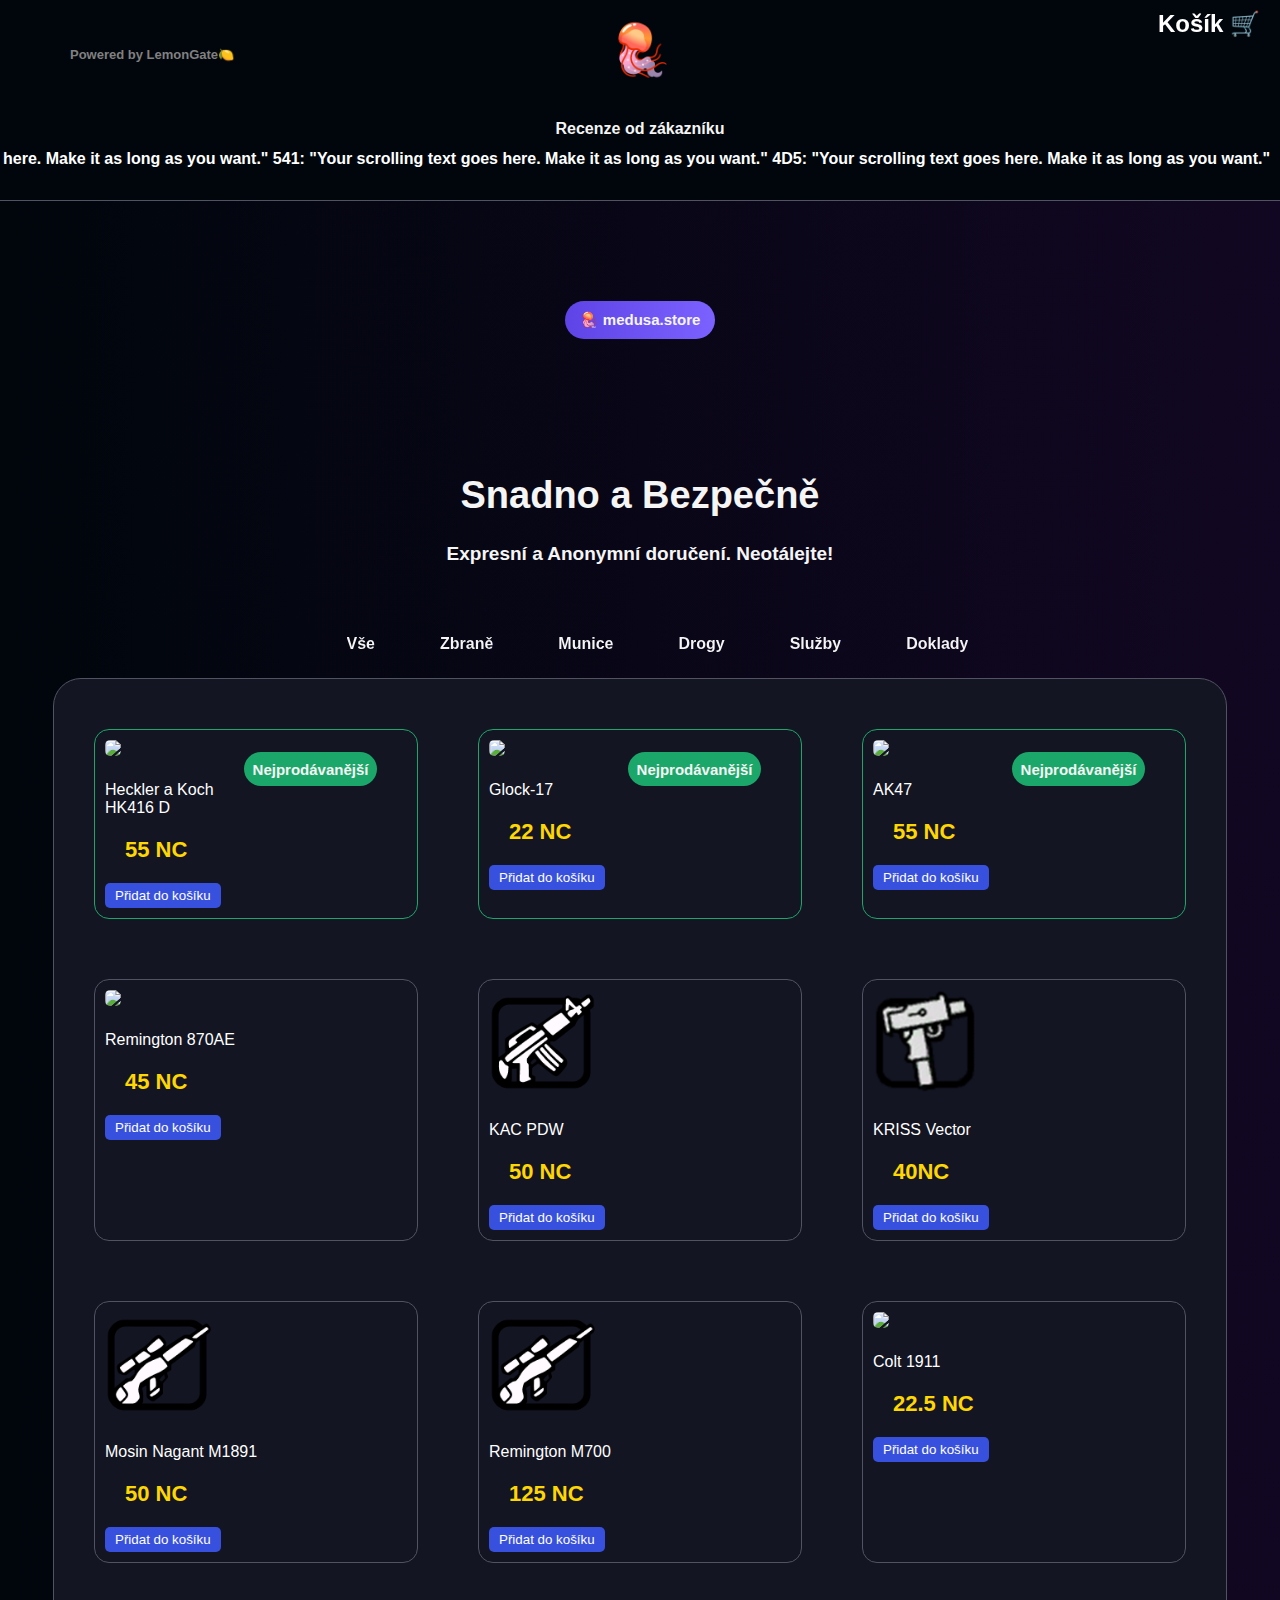
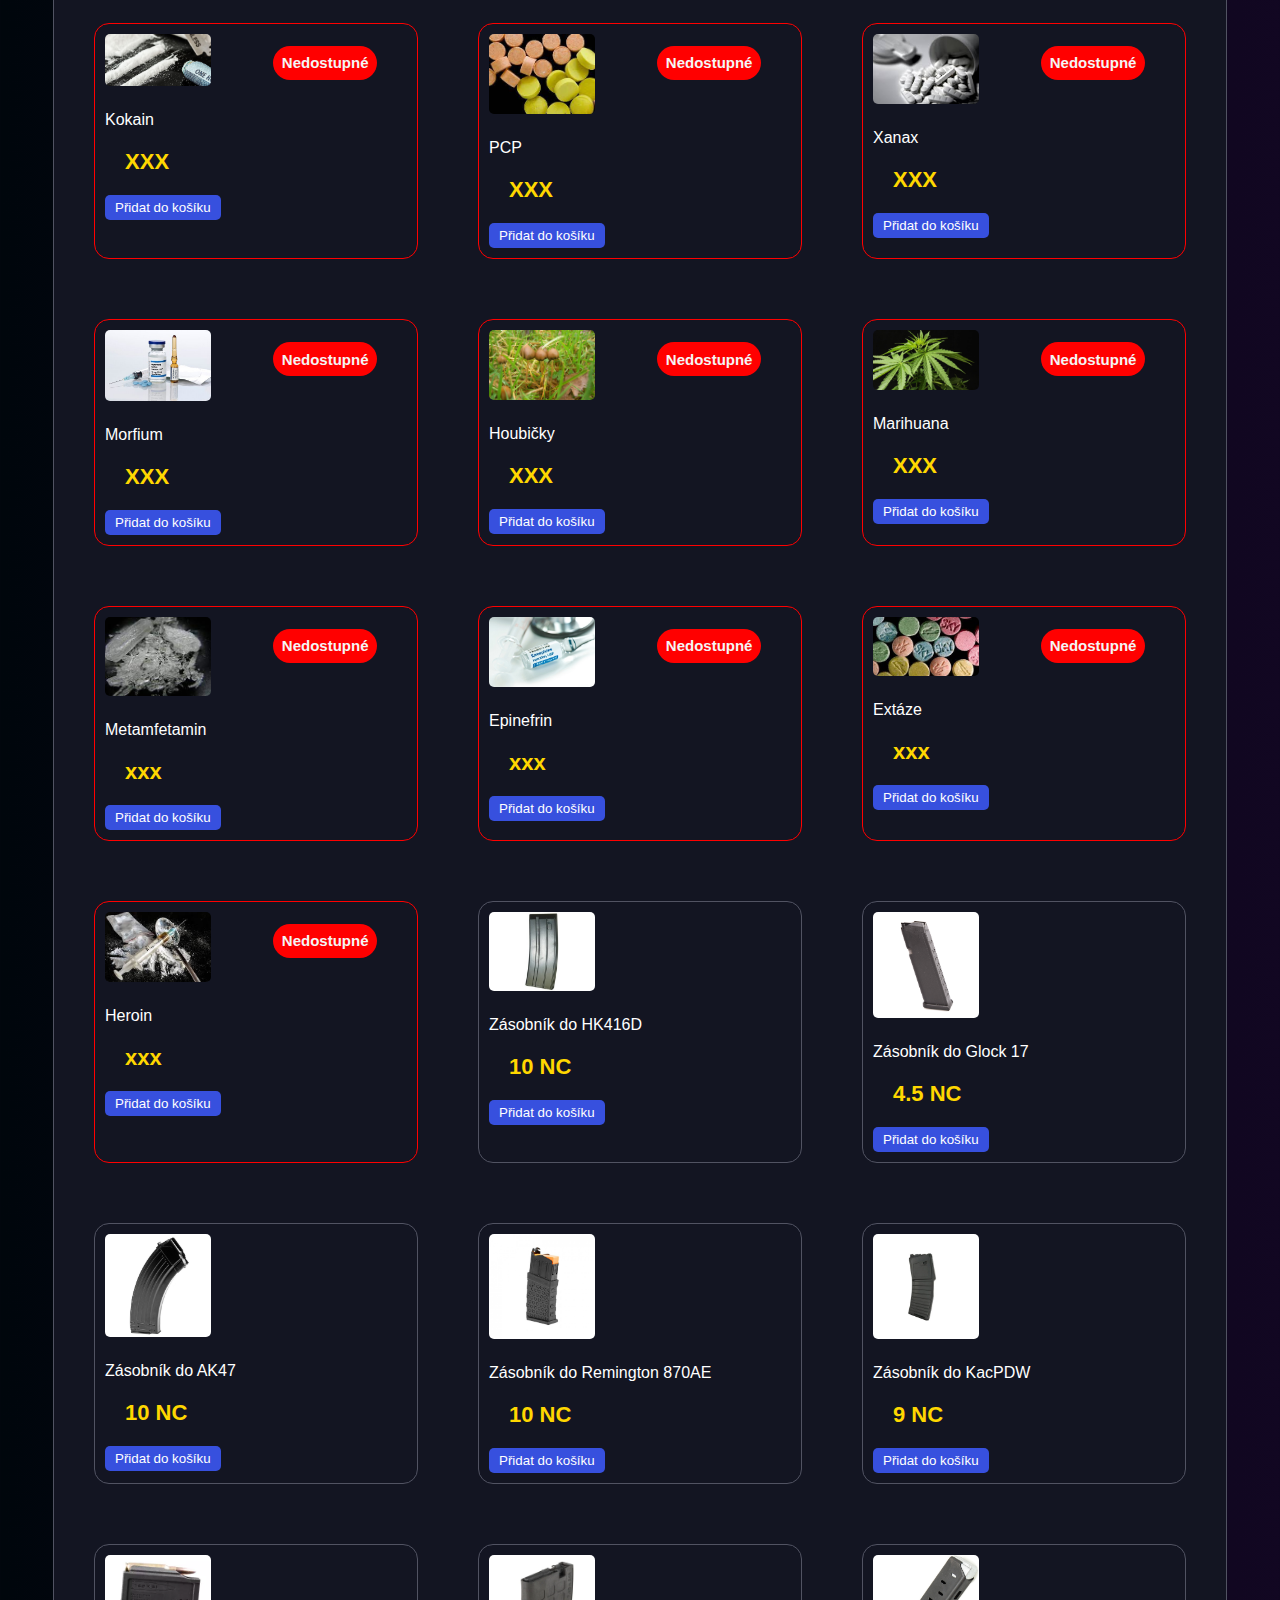
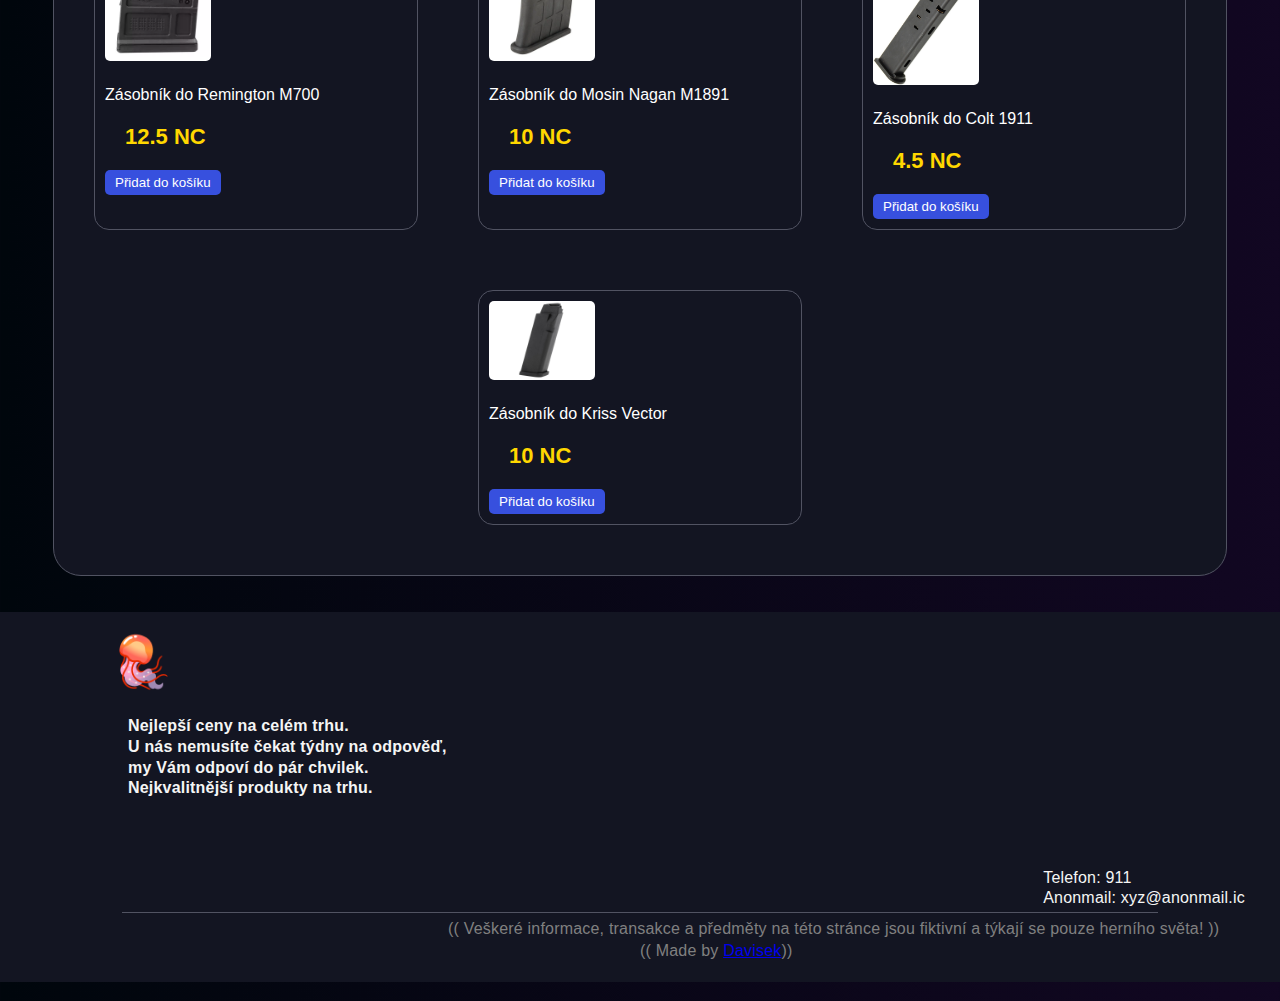
==== index.html @ 638962b6 "Rename main.html to index.html" ====
<!--celá stránka je napsaná přes uživatele "davis2115"-->
<!DOCTYPE html>
<html lang="en">
<head>
    <meta charset="UTF-8">
    <meta name="viewport" content="width=device-width, initial-scale=1.0">
    <link rel="stylesheet" href="styles.css">
    <link rel="stylesheet" href="https://fonts.googleapis.com/css2?family=Poppins:wght@500;700&display=swap">

    <script defer src="script.js"></script>
    <title>Product Shop</title>
</head>
<body>
    <div class="container">
        <div class="header">
            <a href="https://artic.leosight.cz/lemongate.ic/" class="powered-by" style="text-decoration: none;"><b>Powered by LemonGate🍋</b></a>
            <p class="logo"><b>🪼</b></p>
        </div>
        <div class="scrolling-bar-header">
            <b>Recenze od zákazníku</b>
            <br>
        </div>
        <div class="scrolling-bar">
            <div class="scrolling-text">
                <!--ANIMOVANEJ TEXT-->
                <b>D6F: " Your scrolling text goes here. Make it as long as you want." </b>
                <b>541: "Your scrolling text goes here. Make it as long as you want."</b>
                <b>4D5: "Your scrolling text goes here. Make it as long as you want."</b>
            </div>
        </div>
        <div class="underheader"></div>
        <div class="medusa-store">
            <span><b>🪼 medusa.store</b></span>
        </div>
        <div class="slogan">
            <h1><b>Snadno a Bezpečně</b></h1>
            <h4>Expresní a Anonymní doručení. Neotálejte!</h4>
        </div>
        <div class="category-selection">
            <div class="category-option" data-category="all" onclick="selectCategory('all')"><b>Vše</b></div>
            <div class="category-option" data-category="weapons" onclick="selectCategory('weapons')"><b>Zbraně</b></div>
            <div class="category-option" data-category="ammo" onclick="selectCategory('ammo')"><b>Munice</b></div>
            <div class="category-option" data-category="drugs" onclick="selectCategory('drugs')"><b>Drogy</b></div>
            <div class="category-option" data-category="services" onclick="selectCategory('services')"><b>Služby</b></div>
            <div class="category-option" data-category="documents" onclick="selectCategory('documents')"><b>Doklady</b></div>
        </div>  
        <div class="product-container">
            <!-- TUTO NIC NEDOPLŇOVAT -->
            <!-- TUTO NIC NEDOPLŇOVAT -->
            <!-- TUTO NIC NEDOPLŇOVAT -->
        </div>
     </div>
     <div class="cart-container">
        <div class="cart-icon" onclick="toggleCart()"><b>Košík</b> 🛒</div>
        <div class="cart">
            <h2>Obsah košíku</h2>
            <ul id="cart-items"></ul>
            <div class="cart-total">Total: <span id="cart-total">0 Kč</span></div>
            <button class="complete-btn" onclick="openCompleteForm()">Pokračovat</button>
            <div id="complete-form" style="display: none;">
                <h2>Dokončete objednávku</h2>
                <table>
                    <tr>
                        <td><label for="nick">Nick na Lemongatu: </label></td>
                        <td><input type="text" id="nick" name="nick" placeholder="Anonymous123"></td>
                    </tr>
                    <tr>
                        <td><label for="email">Anonmail:</label></td>
                        <td><input type="text" id="email" name="email" placeholder="wildpoliceman@anonmail.ic"></td>
                    </tr>
                    
                    <tr>
                        <td><label for="number">Tel. číslo:</label></td>
                        <td><input type="text" id="number" name="number" placeholder="123456 [NEPOVINNÉ]"></td>
                    </tr>
                    <tr>
                        <td><label for="delivery">Možnosti doručení:</label></td>
                        <td>
                            <select id="delivery" name="delivery">
                                <option value="Osobní vyzvednutí">Osobní vyzvednutí [ + 100 Tisíc ]</option>
                                <option value="Vyzvednutí z loakce">Vyzvednutí z určeného místa [ Zdarma ]</option>
                            </select>
                        </td>
                    </tr>
                    
                </table>
                <button onclick="submitForm()">Odeslat</button>
            </div>
        </div>
    </div>
    <br>
    <br>


    <div class="header2">
        <p class="dolnilogo"><b>🪼</b></p>
        <div class="dolnitext">
            <h4>Nejlepší ceny na celém trhu.</h4>
            <h4>U nás nemusíte čekat týdny na odpověď,</h4>
            <h4>my Vám odpoví do pár chvilek.</h4>
            <h4>Nejkvalitnější produkty na trhu.</h4>
        </div>
        <div class="centered-content"> 
            <div class="dolniheader"></div>
        </div>
        <p class="ooc">(( Veškeré informace, transakce a předměty na této stránce jsou fiktivní a týkají se pouze herního světa! ))</p>
        <p class="created">(( Made by <a href="https://leosight.cz/profil/9157">Davisek</a>))</p>
        <div class="kontakt">
            <p>Telefon: 911</p>
            <p>Anonmail: xyz@anonmail.ic</p>
        </div>
    </div>
    <div class="notification" id="notification">
        <h2>Objednávka dokončena</h2>
        <p>Vaše objednávka zůstala úspěšně dokončena!</p>
        <p id="orderCode"></p>
        <p id="orderDate"></p>
    </div>

    
</body>
</html>
---- styles.css ----
/* celá stránka je napsaná přes uživatele "davis2115" */
body {
  margin: 0;
  padding: 0;
  font-family: "Poppins-Bold", sans-serif;
  background: linear-gradient(to right, #00060C, hsl(264, 66%, 8%));
  
  
}


.header {
  width: 100%;
  height: 110px;
  background-color:    #00060C;
  position: relative;
  padding-bottom: 10px;
}

.powered-by {
  position: absolute;
  left: 70px;
  top: 0;
  height: 15px;
  line-height: 110px;
  margin: 0;
  color: grey;
  font-size: 13px;
  font-family: Arial, sans-serif;
}

.logo {
  position: absolute;
  text-align: center;
  left: 50%;
  top: 0%;
  transform: translate(-50%, -50%);
  font-size: 50px;
}

.underheader {
  width: 100%;
  height: 1px;
  background-color: #515362;
}



.deals-text {
  position: absolute;
  left: 70px;
  top: 0;
  height: 15px;
  line-height: 70px;
  margin: 0;
  color: grey;
  font-size: 13px;
  font-family: Arial, sans-serif;
}

.email-text {
  position: absolute;
  left: 45%;
  top: 0%;
  transform: translate(-50%, -50%);
  height: 15px;
  line-height: 70px;
  margin: 0;
  color: grey;
  font-size: 13px;
  font-family: Arial, sans-serif;
  opacity: 0;
  animation: fadeIn 2.5s ease-out forwards;
}


@keyframes fadeIn {
  from {
      opacity: 0;
      transform: translateY(5px); 
  }
  to {
      opacity: 1;
      transform: translateY(0);
  }
}


.nav-buttons {
  width: 150px;
  display: flex;
}

.category-selection {
  margin: auto;
  color: whitesmoke;
  display: flex;
  border-radius: 50px;
  width: 90%;
  max-width: 2000px; 
  padding: 5px;
  justify-content: center;
}

.category-option {
  cursor: pointer;
  margin: 15px;
  margin-left: 50px;
  margin-top: 25px;
  display: flex;
  align-items: center;
  position: relative;
  overflow: hidden;
  background-image: linear-gradient(
    to right,
    #3750de,
    #3750de 50%,
    whitesmoke 50%
  );
  background-size: 200% 100%;
  background-position: -100%;
  display: inline-block;
  padding: 5px 0;
  position: relative;
  -webkit-background-clip: text;
  -webkit-text-fill-color: transparent;
  transition: all 0.4s ease-in-out;
  font-size: bold;
}

.category-option:before {
  content: '';
  background: #54b3d6;
  display: block;
  position: absolute;
  bottom: -3px;
  left: 0;
  width: 0;
  height: 3px;
  transition: all 0.3s ease-in-out;
  font-size: bold;
}

.category-option:hover {
 background-position: 0;
}

.category-option:hover::before {
  width:100%;
}

.category-text {
  padding: 10px;
  border-radius: 20px;
  color: white;
}

.category-space {
  width: 250px;
}

.select-box {
  appearance: none;
  width: 100%;
  color: white;
  background-color: #5500C2;
  font-size: 15px;
  margin: auto;
  color: white;
  display: flex;
  border: 1px solid white;
  border-radius: 10px;
  padding: 5px;
  justify-content: center;
  text-align: center;
}


.slogan {
  color: whitesmoke;
  text-align: center;
  padding: 10px;
  font-family: "Poppins-Bold", sans-serif;
  font-size: 19px;
  margin-top: 10px;
}

.medusa-store {
  color: whitesmoke;
  font-size: 15px;
  text-align: center;
  margin: 100px auto;
  padding: 10px;
  background: linear-gradient(to left, #7b62ff, #5e43e6);
  border-radius: 20px;
  width: 130px;
}

.product-container {
  width: 90%;
  max-width: 1200px;
  margin: 0 auto;
  border-radius: 28px;
  border: 1px solid #515362;
  padding: 10px;
  padding-top: 20px;
  padding-bottom: 20px;
  background-color: #131522;
  display: flex;
  flex-wrap: wrap;
  justify-content: space-evenly;
}

.product {
  width: calc(33.33% - 60px);
  margin: 30px;
  padding: 10px;
  border: 1px solid #515362;
  border-radius: 15px;
  box-sizing: border-box;
  align-items: center;
  box-sizing: border-box;
  transition: transform 0.3s ease;
}

.zvetseno {
  transform: scale(1.1); 
}

@media (max-width: 900px) {
  .product {
    width: calc(50% - 20px);
  }
}

@media (max-width: 600px) {
  .product {
    width: calc(100% - 20px);
  }
}


.product img {
  max-width: 35%;
  height: auto;
  border-radius: 5px;
  margin-bottom: 5px;
  text-align: center;
}

.product-description {
  margin-top: 10px;
}

.product p {
  color: white;
}

.Bestseller-label {
  color: whitesmoke;
  font-weight: bold;
  text-align: right;
  margin-right: 30px;
  margin-top: 12px;
  display: inline-block;
  background-color: #1ba769;
  padding: 8.5px;
  border-radius: 85px;
  font-size: 15px;
  float: right;
}

.outofstock-label{
  color: whitesmoke;
  font-weight: bold;
  text-align: right;
  margin-right: 30px;
  margin-top: 12px;
  display: inline-block;
  background-color: red;
  padding: 8.5px;
  border-radius: 85px;
  font-size: 15px;
  float: right;
}


.cart-container {
  position: fixed;
  top: 10px;
  right: 10px;
  display: flex;
  align-items: center;
  color: white;
  cursor: pointer;
}



.cart-icon {
  font-size: 24px;
  margin-right: 10px;
}

.cart {
  display: none;
  position: absolute;
  top: 40px;
  right: 0;
  background-color: #131522;
  padding: 10px;
  border-radius: 10px;
  box-shadow: 0 0 10px rgba(0, 0, 0, 0.5);
  z-index: 1;
}

.cart h2 {
  margin-bottom: 10px;
  margin: auto;
  align-items: center;
  text-align: center;
}

.cart-total {
  margin-top: 10px;
  margin-right: 300px;
  margin-top:10px ;

}


.add-to-cart {
  background-color: #3750de;
  color: white;
  border: none;
  padding: 5px 10px;
  border-radius: 5px;
  cursor: pointer;
  
}

#cart-total {
    display: inline-block;
}

.header2 {
  width: 100%;
  height: 370px;
  background-color: #131522;
  position: relative;
}


.dolnitext {
  position: absolute;
  left: 10%;
  top: 28%;
  height: 15px;
  
  margin: 0 auto;
  color: whitesmoke;
  font-size: 16px;
  font-family: Arial, sans-serif;
  letter-spacing: 0.2px;
}

.dolnitext h4 {
  margin: 0;
  line-height: 1.3; 
}


.dolnilogo {

  position: absolute;
  text-align: center;
  left: 11%;
  top: 0%;
  transform: translate(-50%, -50%);
  font-size: 50px;
}
  


.complete-btn {
    background-color: #28a745;
    color: white;
    border: none;
    padding: 5px 10px;
    border-radius: 5px;
    cursor: pointer;
    margin-top: 10px;
}

#complete-form {
    margin-top: 15px;
}

.notification {
  position: fixed;
  bottom: 20px;
  right: 20px;
  width: 225px;
  height: 125px;
  background-color: #131522;
  border: 2px solid #515362;
  border-radius: 10px;
  color: #ffffff;
  padding: 10px;
  display: none;
  transition: opacity 0.5s ease-in-out;
  text-align: center;
}

.notification h2 {
  margin-top: 0;
  font-size: 16px;
}

.notification p {
  font-size: 14px;
  text-align: center;
}

.ooc {
  position: absolute;
  left: 35%;
  top: 72%;
  height: 15px;
  line-height: 100px;
  margin: 0;
  color: grey;
  font-size: 16px;
  font-family: Arial, sans-serif;
  letter-spacing: 0.2px;
}

.created {
  position: absolute;
  left: 50%;
  top: 78%;
  height: 15px;
  line-height: 100px;
  margin: 0;
  color: grey;
  font-size: 16px;
  font-family: Arial, sans-serif;
  letter-spacing: 0.2px;
 
}


.stock {
  position: fixed;
  bottom: 20px;
  right: 20px;
  width: 225px;
  height: 125px;
  background-color: #131522;
  border: 2px solid #515362;
  border-radius: 10px;
  color: #ffffff;
  padding: 10px;
  display: none;
  transition: opacity 0.5s ease-in-out;
  text-align: center;
}

.stock h2 {
  margin-top: 0;
  font-size: 16px;
}

.stock p {
  font-size: 14px;
  text-align: center;
}

.scrolling-bar-header {
  background-color: #00060C;
  color: whitesmoke;
  text-align: center;
  height: 30px;
}

.scrolling-bar {
  height: 50px;
  width: 100%;
  background-color: #00060C;
  overflow: hidden;
  white-space: nowrap;
  position: relative;
}

.scrolling-text {
  animation: scrollText 30s linear infinite; 
  display: inline-block;
  padding: 0 10px;
  color: white;
  text-align: center;
  white-space: nowrap; 
  position: absolute; 
  right: 0; 
}

@keyframes scrollText {
  0% {
      transform: translateX(100%);
  }
  100% {
      transform: translateX(-100%);
  }
}

.centered-content {
  display: flex;
  justify-content: center;
  padding-top: 300px;
}

.dolniheader {
  width: 81%;
  height: 1px;
  background-color: #515362;
}

.kontakt {
  position: absolute;
  left: 81.5%;
  top: 69%;
  height: 1px;
  margin: 0;
  color: whitesmoke;
  font-size: 16px;
  font-family: Arial, sans-serif;
  letter-spacing: 0.2px;
}

.kontakt p {
  margin: 0;
  line-height: 1.3; 
}
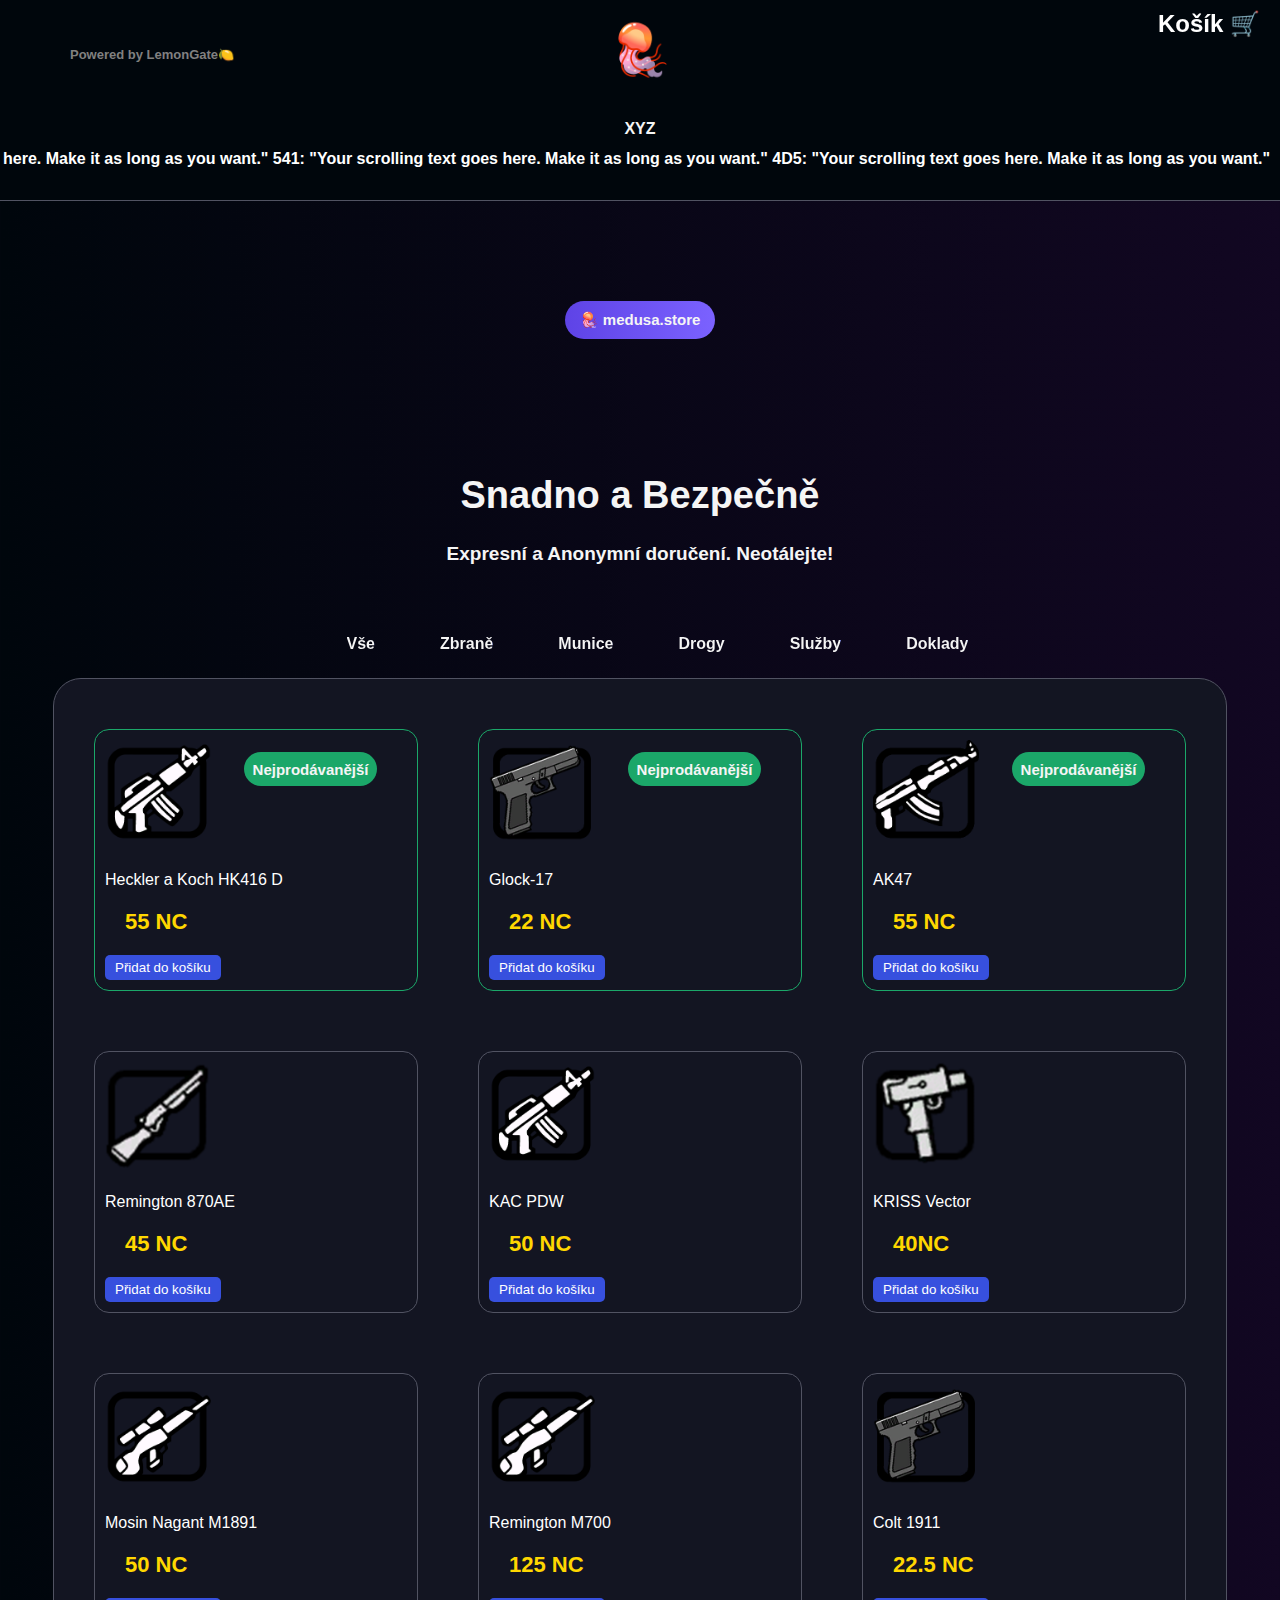
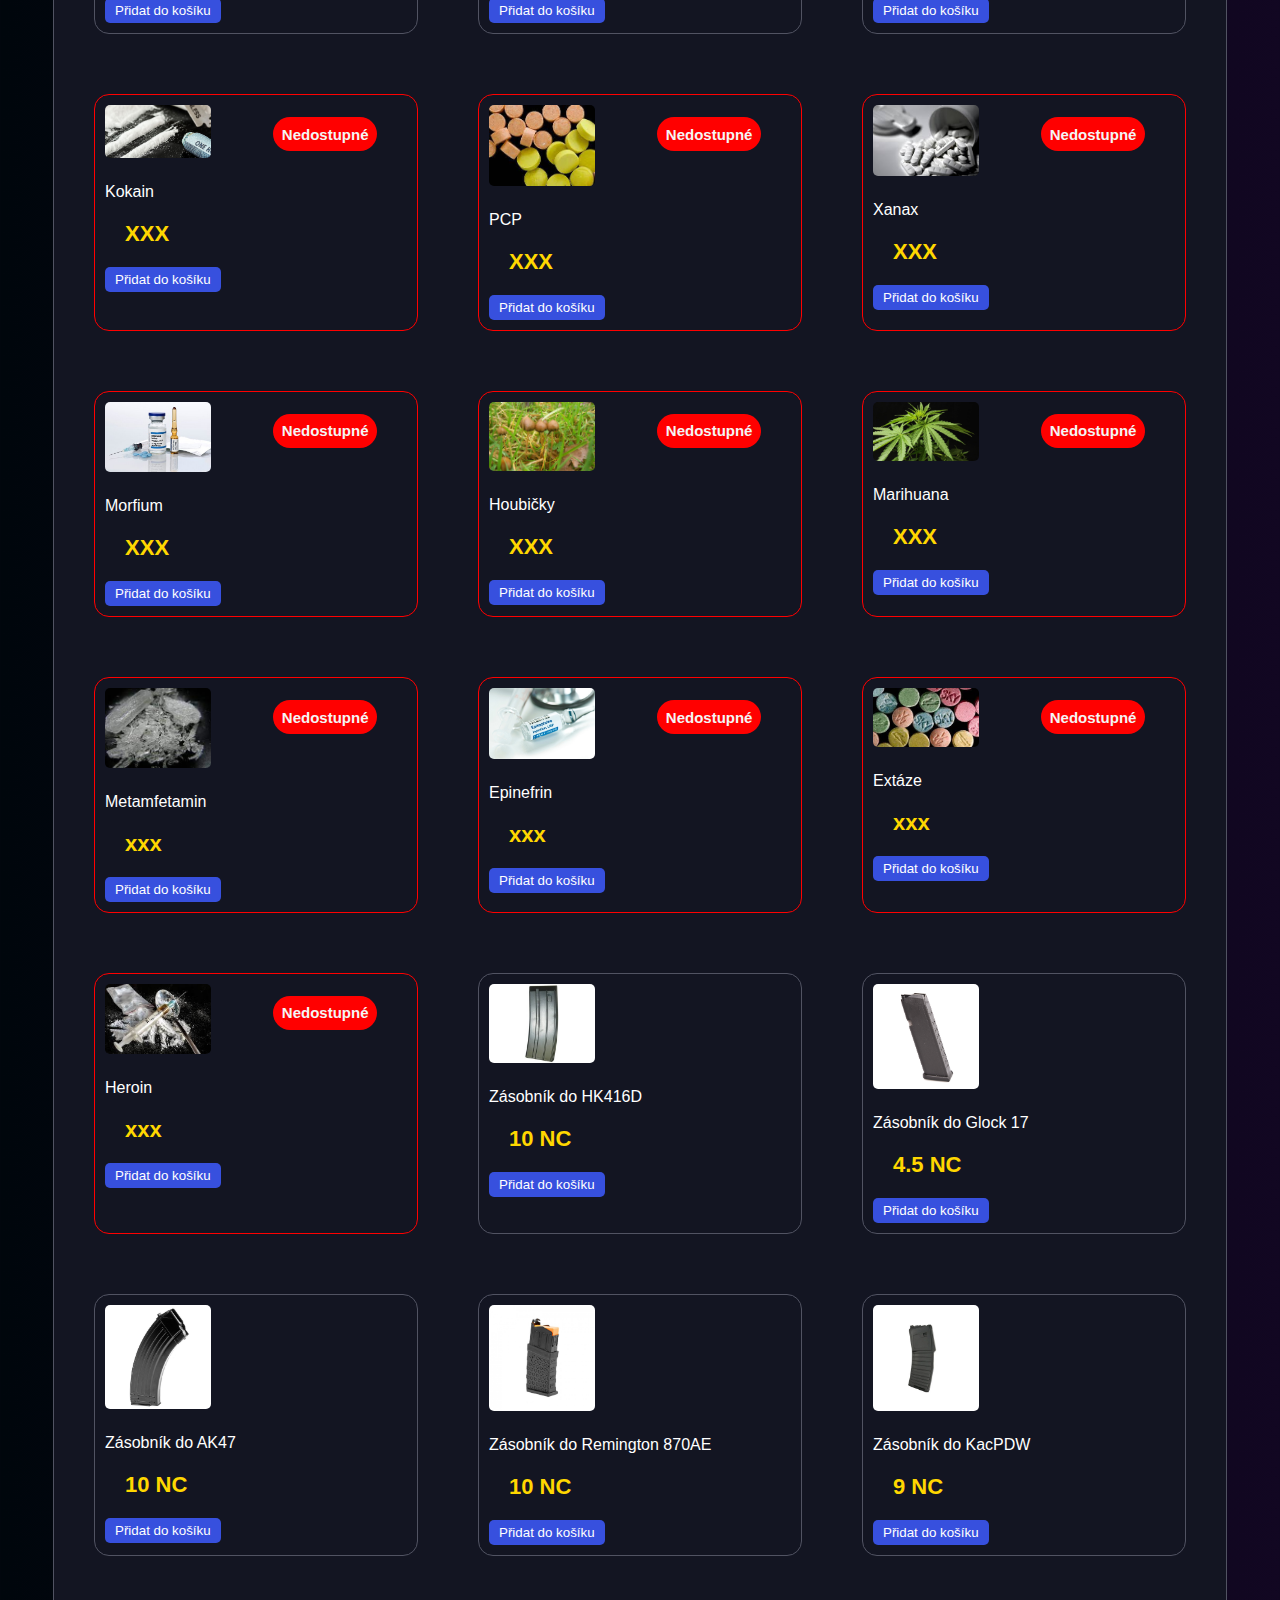
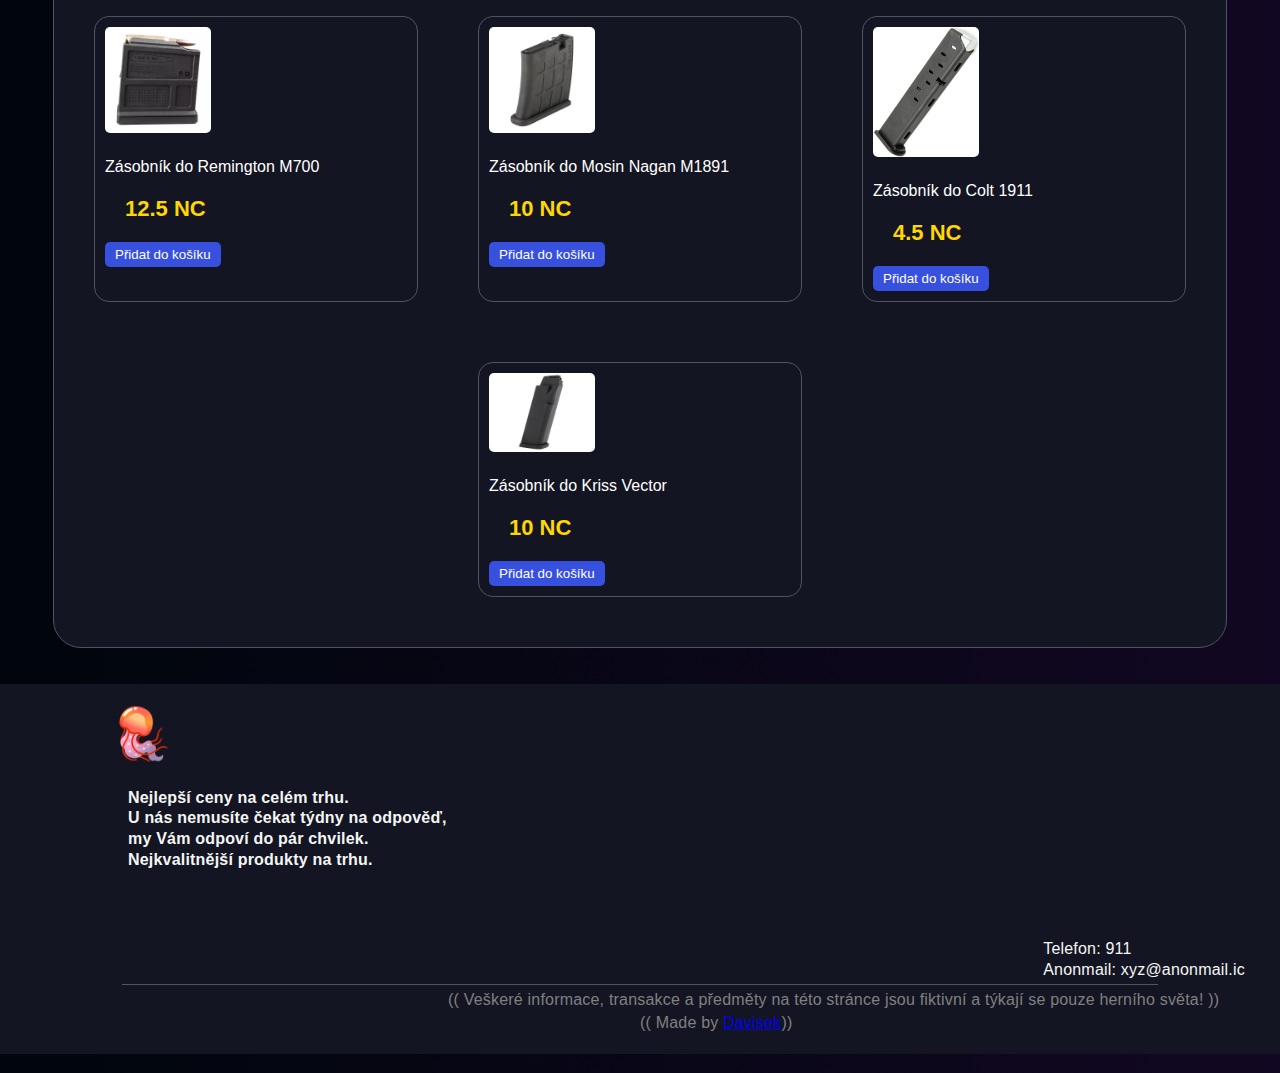
==== commit 83dfc2f8: "." ====
--- a/index.html
+++ b/index.html
@@ -17,7 +17,7 @@
             <p class="logo"><b>🪼</b></p>
         </div>
         <div class="scrolling-bar-header">
-            <b>Recenze od zákazníku</b>
+            <b>XYZ</b>
             <br>
         </div>
         <div class="scrolling-bar">
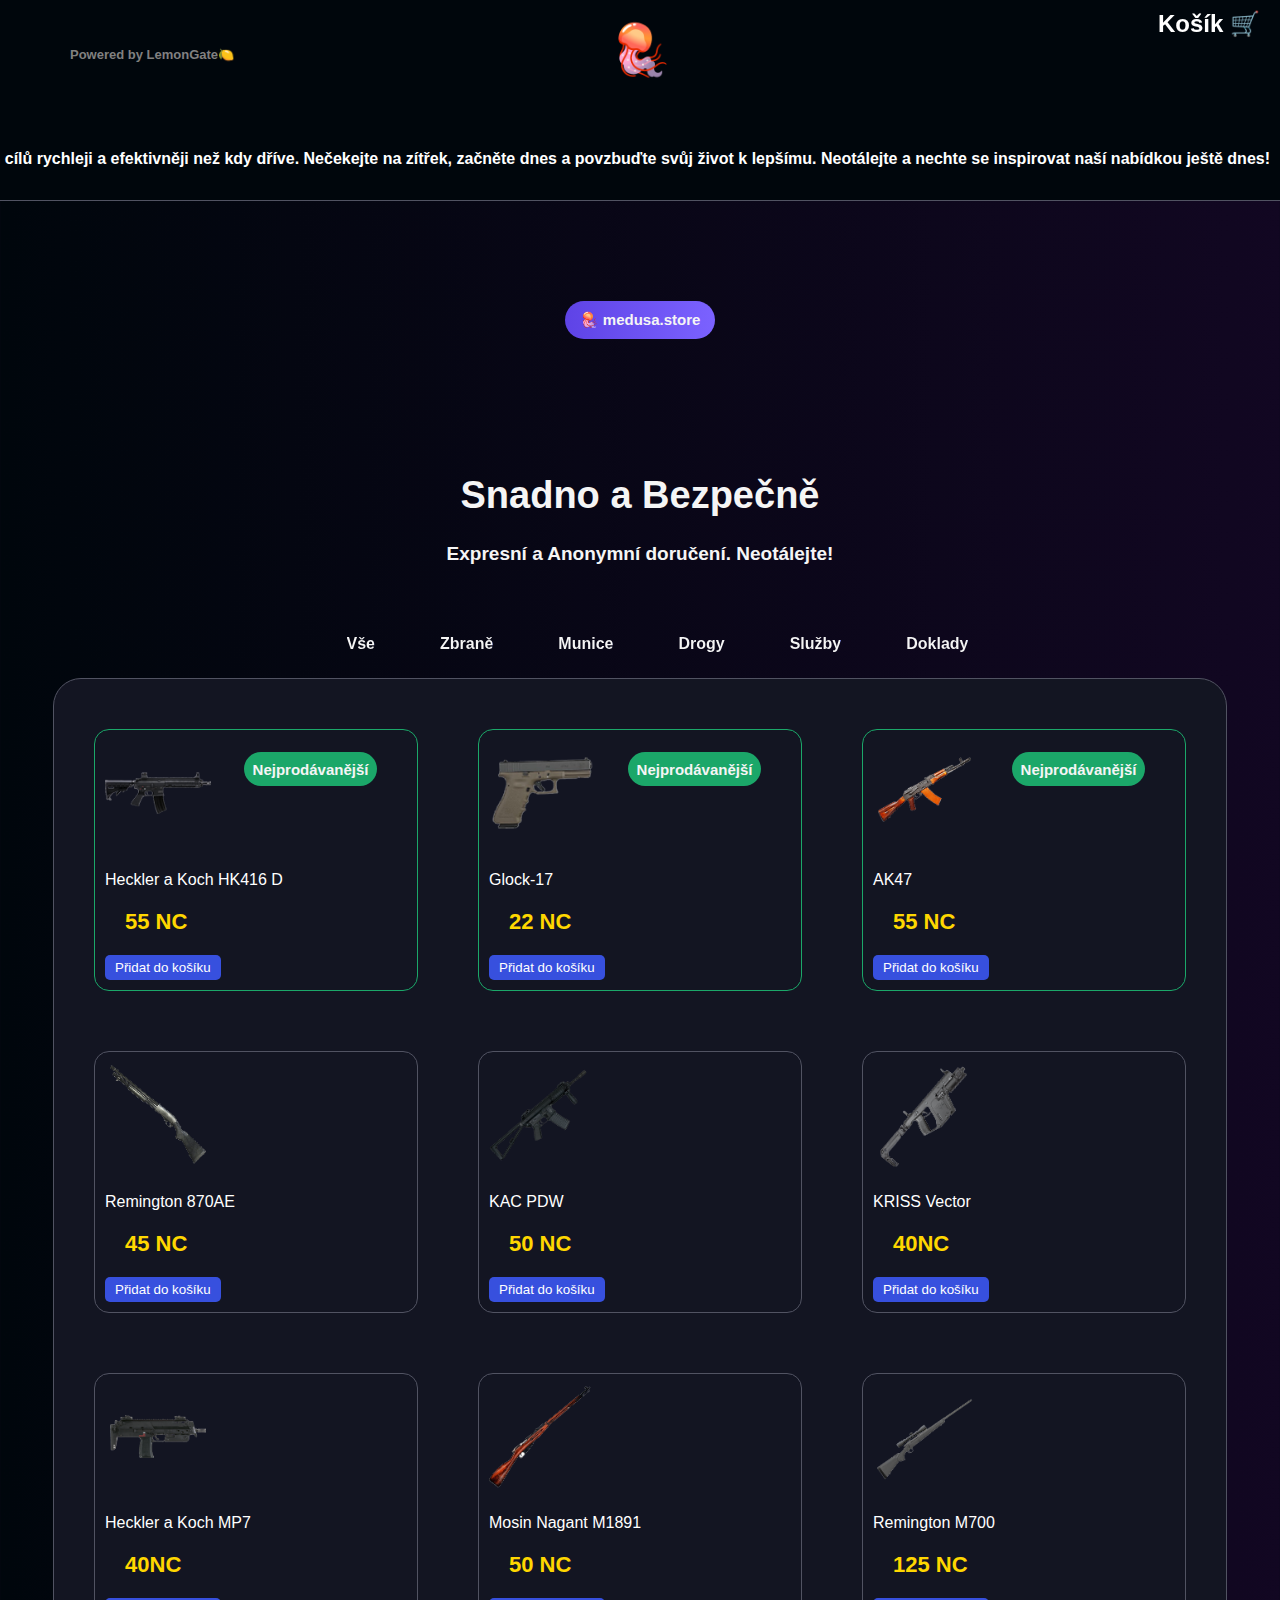
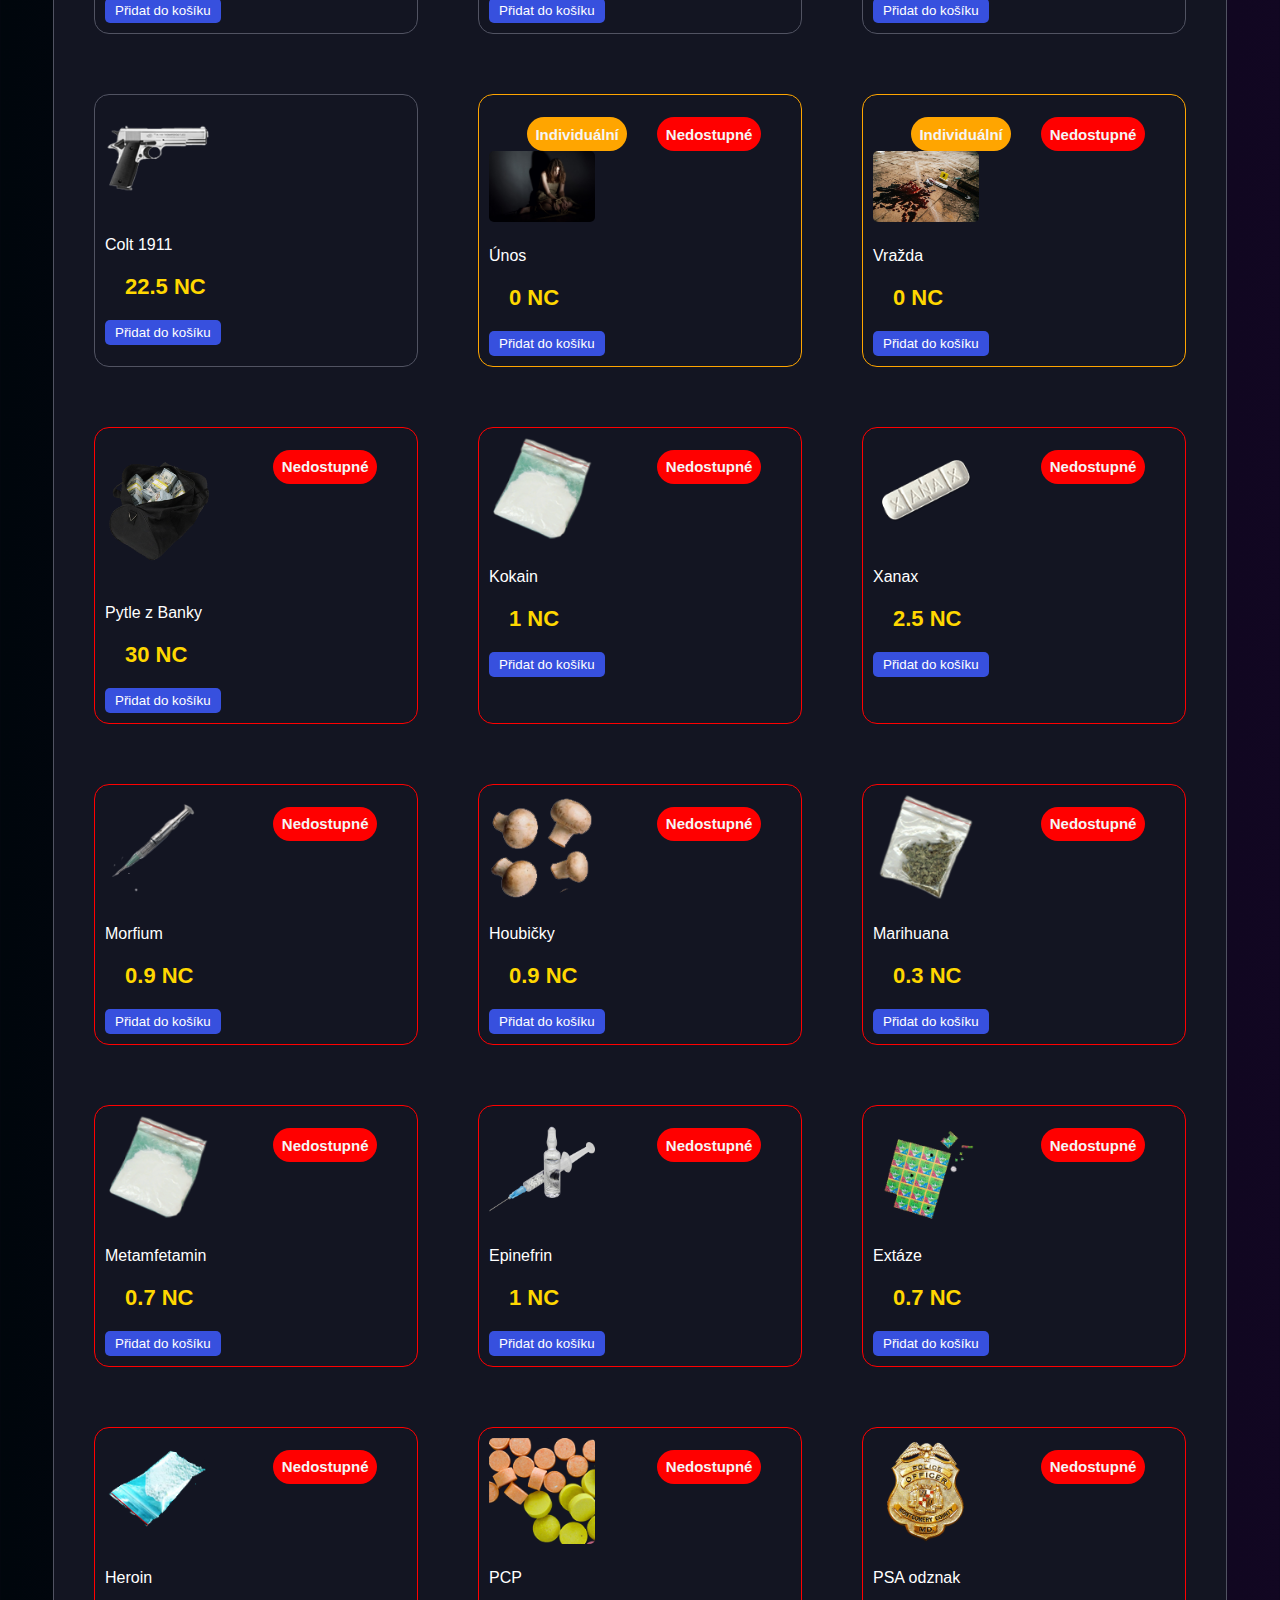
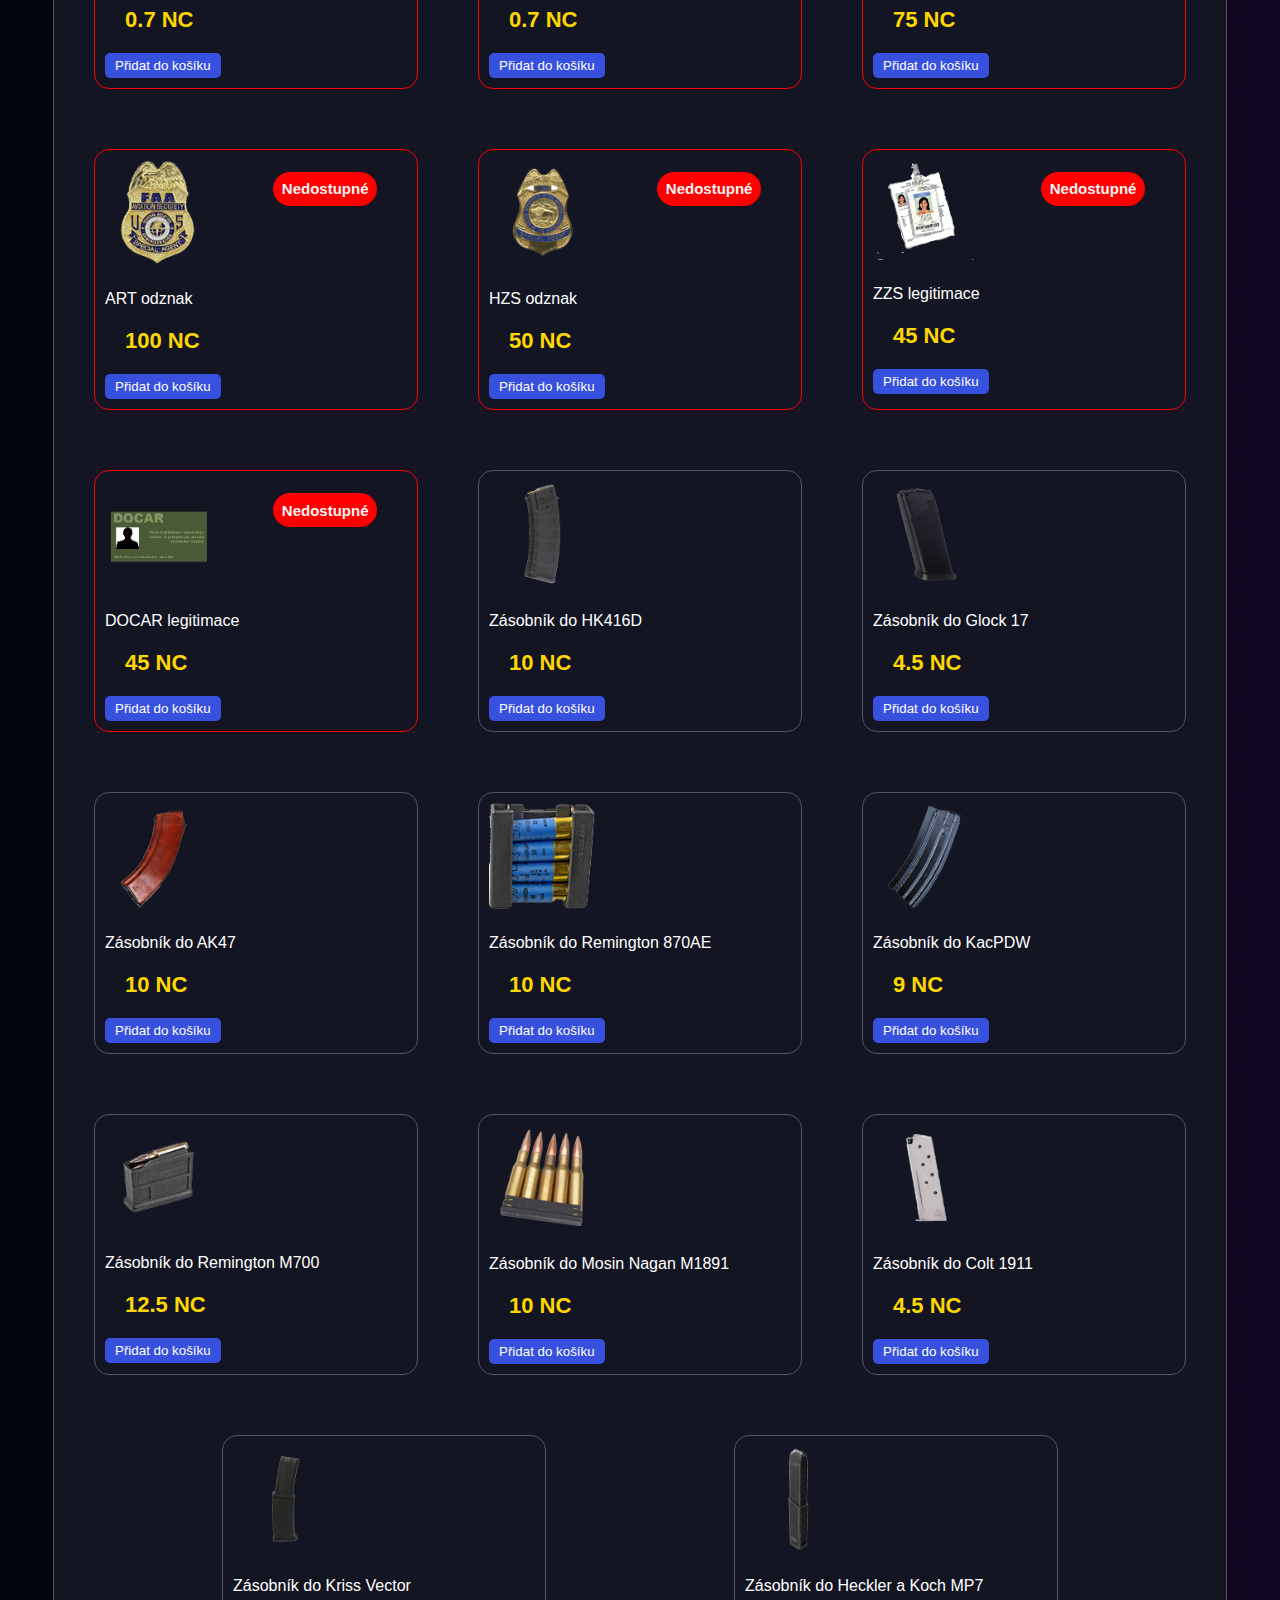
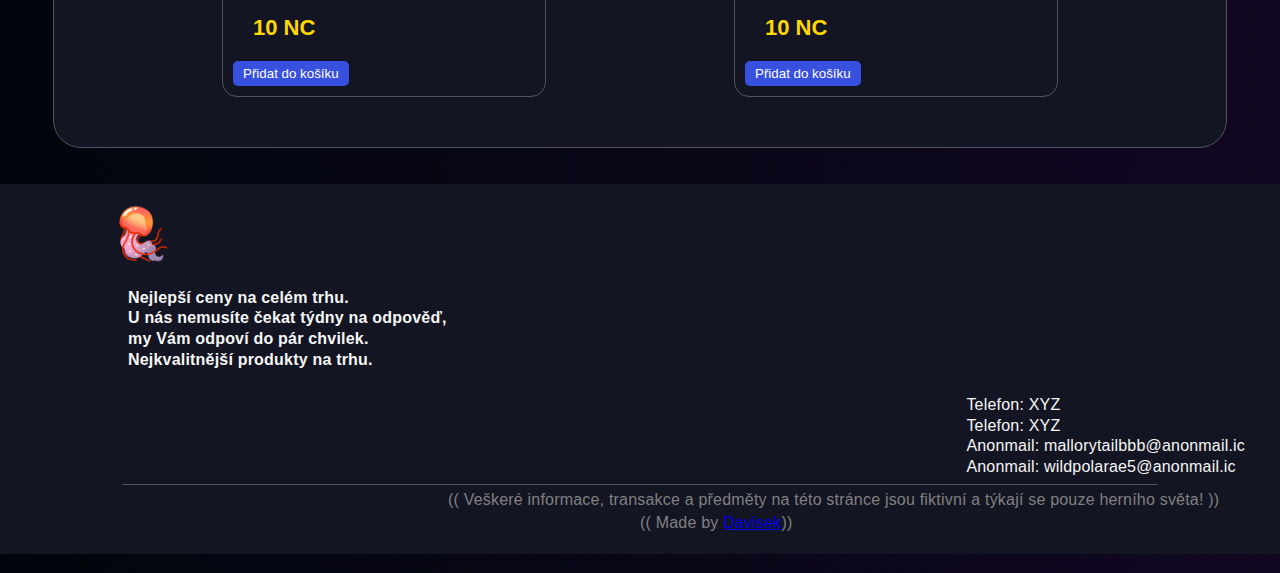
==== commit 555f3619: "." ====
--- a/index.html
+++ b/index.html
@@ -6,9 +6,11 @@
     <meta name="viewport" content="width=device-width, initial-scale=1.0">
     <link rel="stylesheet" href="styles.css">
     <link rel="stylesheet" href="https://fonts.googleapis.com/css2?family=Poppins:wght@500;700&display=swap">
+    <link rel="icon" href="icon.png" type="icon.png">
+    <link rel="stylesheet" href="https://cdnjs.cloudflare.com/ajax/libs/font-awesome/5.15.4/css/all.min.css">
 
     <script defer src="script.js"></script>
-    <title>Product Shop</title>
+    <title>Medusa.Store</title>
 </head>
 <body>
     <div class="container">
@@ -17,15 +19,13 @@
             <p class="logo"><b>🪼</b></p>
         </div>
         <div class="scrolling-bar-header">
-            <b>XYZ</b>
+            <b></b>
             <br>
         </div>
         <div class="scrolling-bar">
             <div class="scrolling-text">
                 <!--ANIMOVANEJ TEXT-->
-                <b>D6F: " Your scrolling text goes here. Make it as long as you want." </b>
-                <b>541: "Your scrolling text goes here. Make it as long as you want."</b>
-                <b>4D5: "Your scrolling text goes here. Make it as long as you want."</b>
+                <b>Náš produkty je klíčem k vašemu úspěchu a spokojenosti. S jeho pomocí budete mít možnost dosáhnout svých cílů rychleji a efektivněji než kdy dříve. Nečekejte na zítřek, začněte dnes a povzbuďte svůj život k lepšímu. Neotálejte a nechte se inspirovat naší nabídkou ještě dnes!</b>
             </div>
         </div>
         <div class="underheader"></div>
@@ -77,8 +77,8 @@
                         <td><label for="delivery">Možnosti doručení:</label></td>
                         <td>
                             <select id="delivery" name="delivery">
-                                <option value="Osobní vyzvednutí">Osobní vyzvednutí [ + 100 Tisíc ]</option>
                                 <option value="Vyzvednutí z loakce">Vyzvednutí z určeného místa [ Zdarma ]</option>
+                                <option value="Osobní vyzvednutí">Osobní vyzvednutí [ + 7.5 NC ]</option>
                             </select>
                         </td>
                     </tr>
@@ -90,6 +90,7 @@
     </div>
     <br>
     <br>
+
 
 
     <div class="header2">
@@ -106,8 +107,10 @@
         <p class="ooc">(( Veškeré informace, transakce a předměty na této stránce jsou fiktivní a týkají se pouze herního světa! ))</p>
         <p class="created">(( Made by <a href="https://leosight.cz/profil/9157">Davisek</a>))</p>
         <div class="kontakt">
-            <p>Telefon: 911</p>
-            <p>Anonmail: xyz@anonmail.ic</p>
+            <p>Telefon: XYZ</p>
+            <p>Telefon: XYZ</p>
+            <p>Anonmail: mallorytailbbb@anonmail.ic</p>
+            <p>Anonmail: wildpolarae5@anonmail.ic</p>
         </div>
     </div>
     <div class="notification" id="notification">
--- a/styles.css
+++ b/styles.css
@@ -284,6 +284,21 @@
   float: right;
 }
 
+.individualni-label{
+  color: whitesmoke;
+  font-weight: bold;
+  text-align: right;
+  margin-right: 30px;
+  margin-top: 12px;
+  display: inline-block;
+  background-color: orange;
+  padding: 8.5px;
+  border-radius: 85px;
+  font-size: 15px;
+  float: right;
+}
+
+
 
 .cart-container {
   position: fixed;
@@ -526,8 +541,8 @@
 
 .kontakt {
   position: absolute;
-  left: 81.5%;
-  top: 69%;
+  left: 75.5%;
+  top: 57%;
   height: 1px;
   margin: 0;
   color: whitesmoke;
@@ -539,4 +554,19 @@
 .kontakt p {
   margin: 0;
   line-height: 1.3; 
-}+}
+
+.individualni-label {
+  color: whitesmoke;
+  font-weight: bold;
+  text-align: right;
+  margin-right: 30px;
+  margin-top: 12px;
+  display: inline-block;
+  background-color: orange;
+  padding: 8.5px;
+  border-radius: 85px;
+  font-size: 15px;
+  float: right;
+}
+
